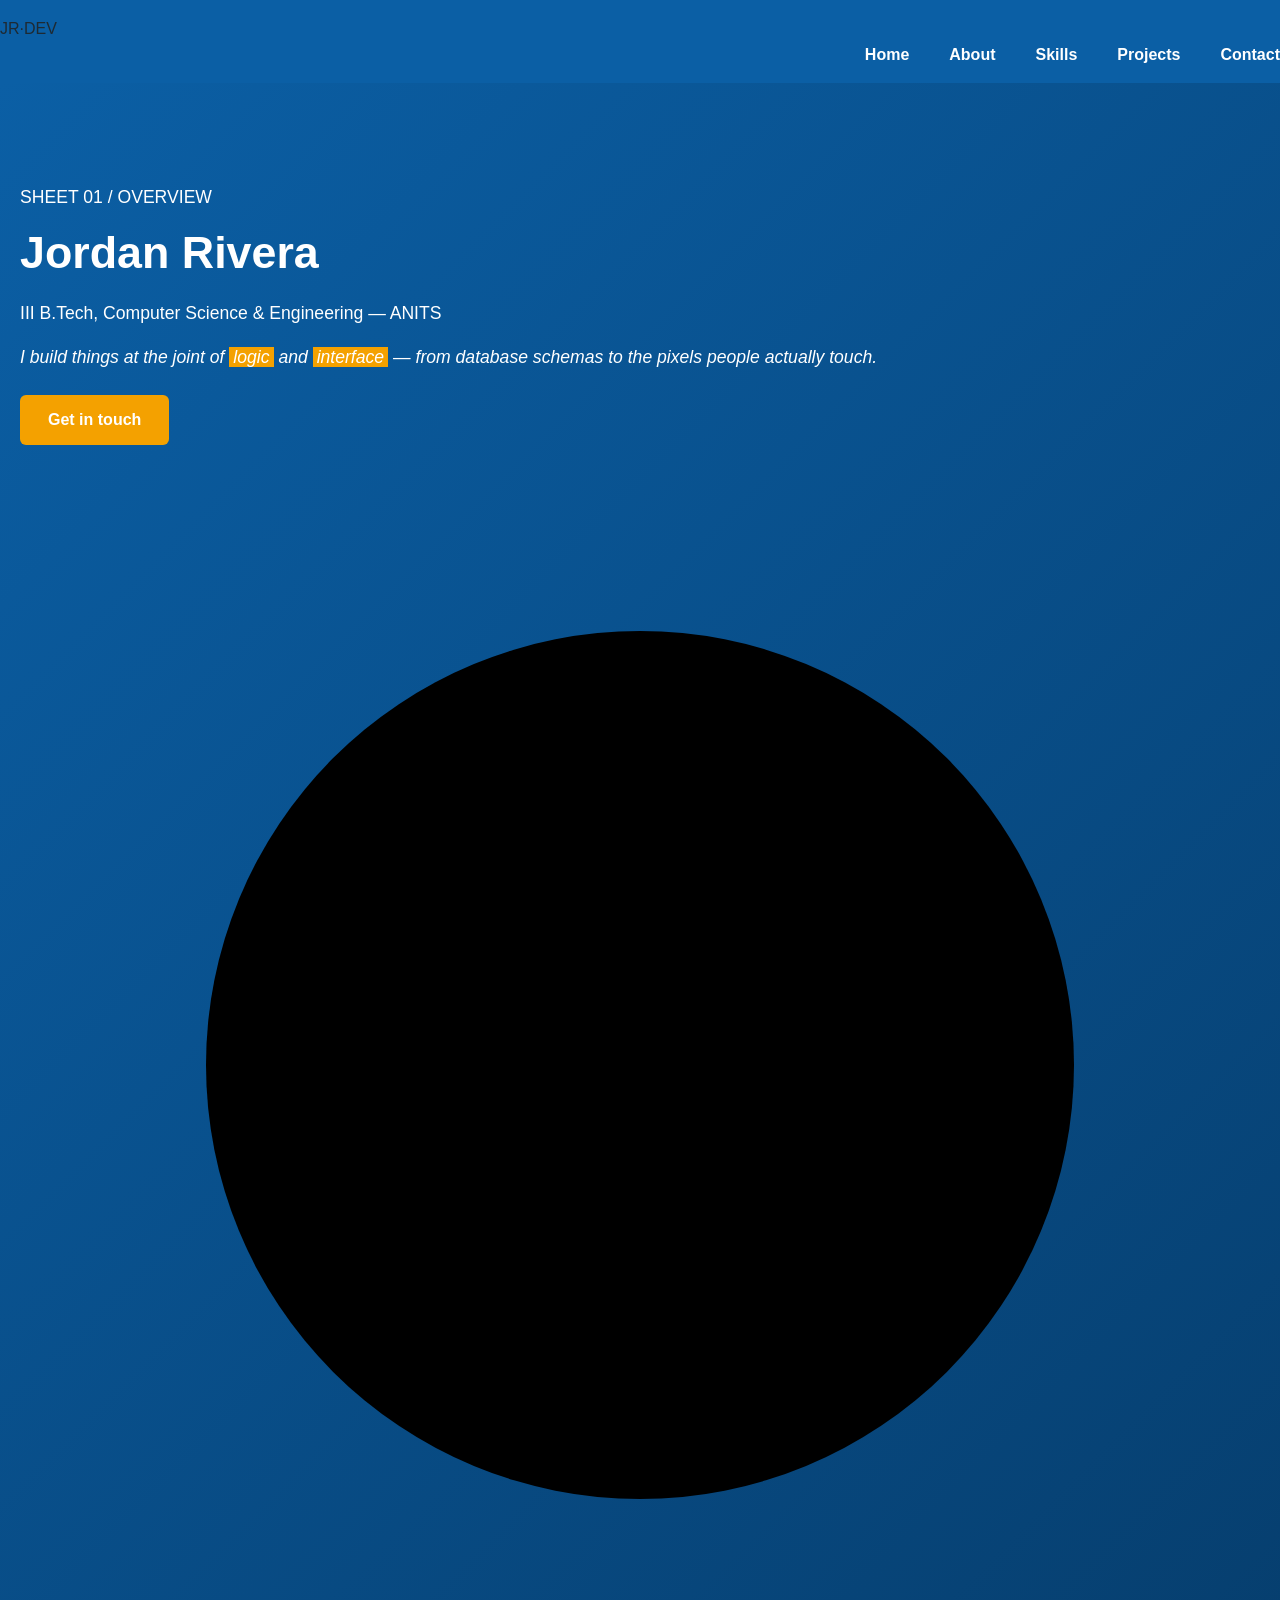
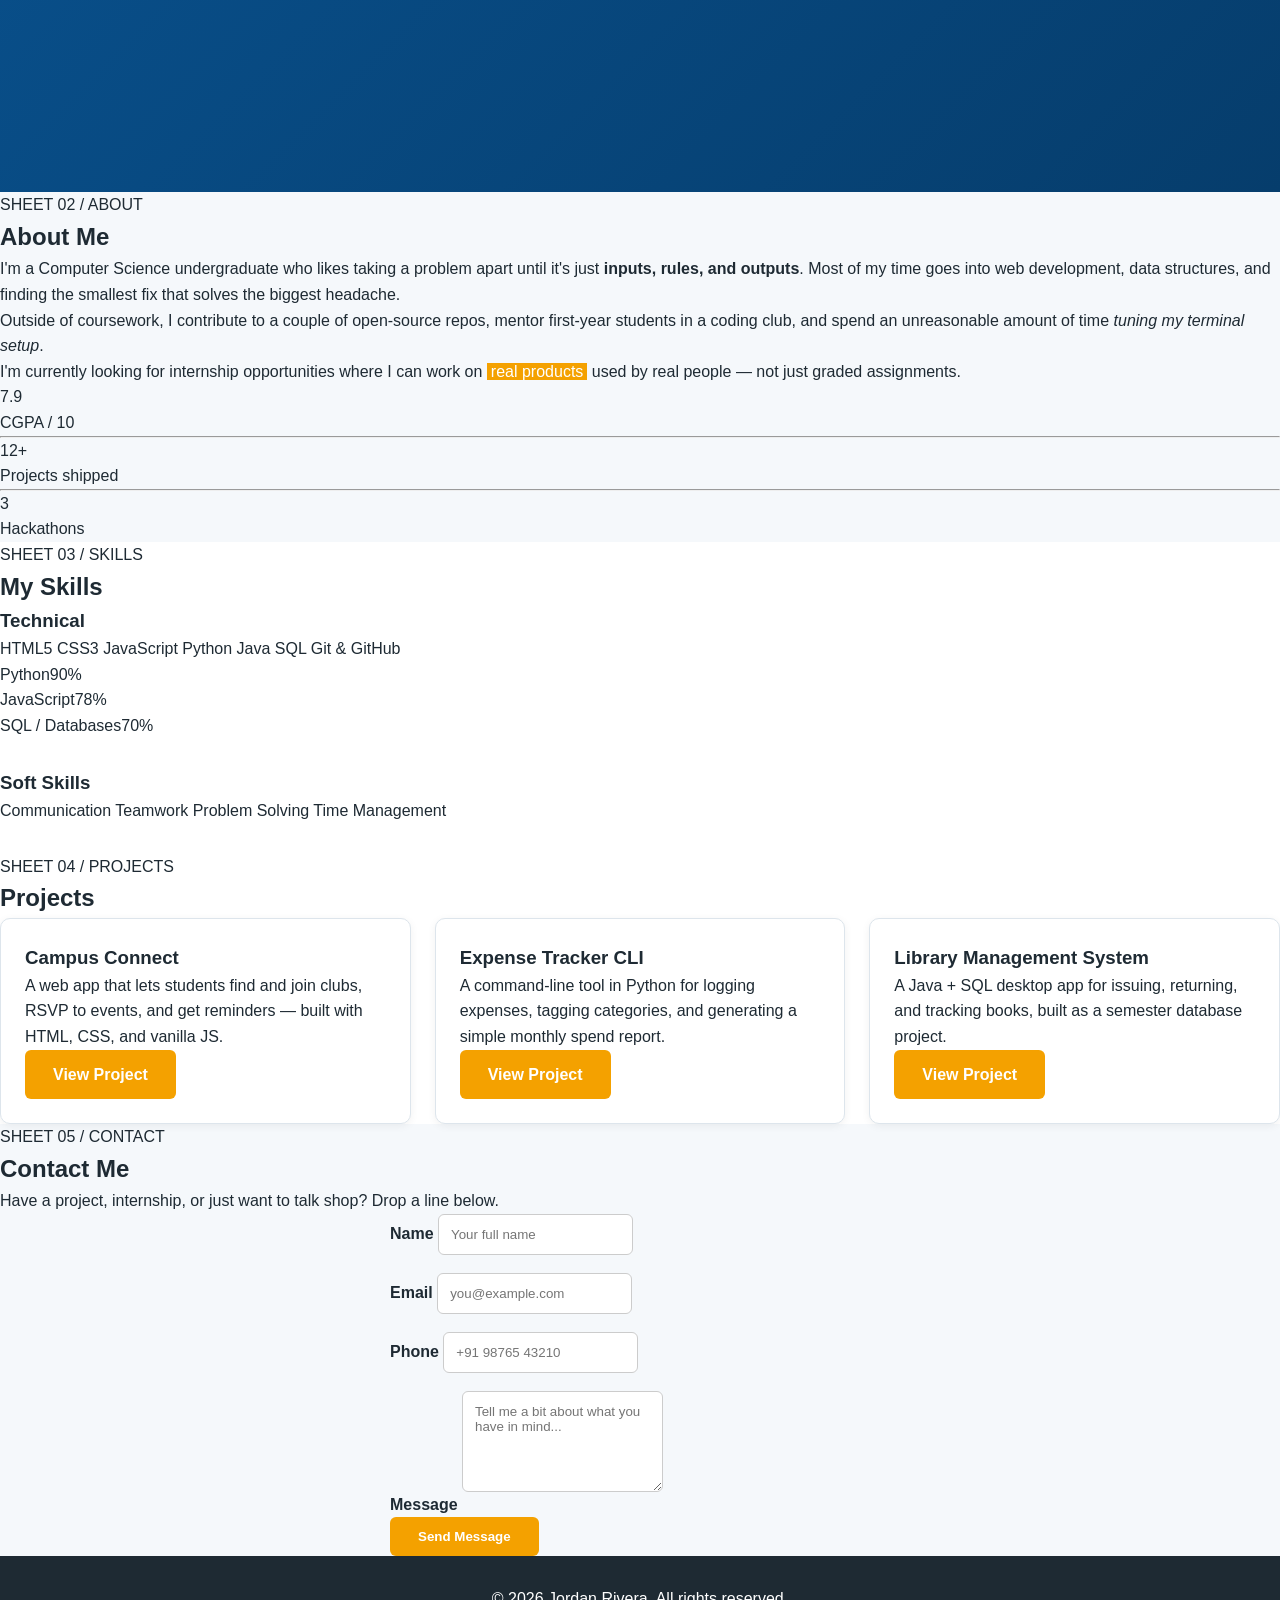
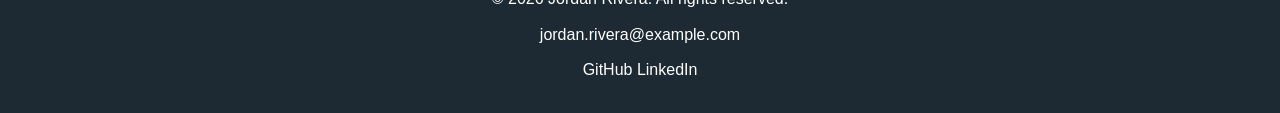
==== index.html @ cf89c9f2 "Add files via upload" ====
<!DOCTYPE html>
<html lang="en">
<head>
<meta charset="UTF-8">
<meta name="viewport" content="width=device-width, initial-scale=1.0">
<title>Jordan Rivera | Portfolio</title>

<link rel="preconnect" href="https://fonts.googleapis.com">
<link rel="preconnect" href="https://fonts.gstatic.com" crossorigin>
<link href="https://fonts.googleapis.com/css2?family=Space+Grotesk:wght@500;700&family=Inter:wght@400;500;600&family=IBM+Plex+Mono:wght@400;500;600&display=swap" rel="stylesheet">

<link rel="stylesheet" href="styles.css">
</head>
<body>

<header>
  <nav>
    <div class="brand">JR<span class="brand-dot">·</span>DEV</div>
    <ul>
      <li><a href="#home">Home</a></li>
      <li><a href="#about">About</a></li>
      <li><a href="#skills">Skills</a></li>
      <li><a href="#projects">Projects</a></li>
      <li><a href="#contact">Contact</a></li>
    </ul>
  </nav>
</header>

<main>

  <!-- HERO -->
  <section id="home" class="sheet hero">
    <div class="sheet-frame">
      <p class="eyebrow">SHEET 01 / OVERVIEW</p>
      <h1>Jordan Rivera</h1>
      <p class="role">III B.Tech, Computer Science &amp; Engineering — ANITS</p>
      <p class="tagline">I build things at the joint of <mark>logic</mark> and <mark>interface</mark> — from database schemas to the pixels people actually touch.</p>
      <a class="btn btn-primary" href="#contact">Get in touch</a>
    </div>
    <div class="blueprint-figure" aria-hidden="true">
      <svg viewBox="0 0 200 200" width="100%" height="100%">
        <circle cx="100" cy="100" r="70" class="fig-circle"/>
        <line x1="100" y1="10" x2="100" y2="190" class="fig-line"/>
        <line x1="10" y1="100" x2="190" y2="100" class="fig-line"/>
        <circle cx="100" cy="100" r="4" class="fig-dot"/>
      </svg>
    </div>
  </section>

  <!-- ABOUT -->
  <section id="about" class="sheet">
    <div class="sheet-frame">
      <p class="eyebrow">SHEET 02 / ABOUT</p>
      <h2>About Me</h2>
      <div class="about-grid">
        <div class="about-text">
          <p>I'm a Computer Science undergraduate who likes taking a problem apart until it's just <strong>inputs, rules, and outputs</strong>. Most of my time goes into web development, data structures, and finding the smallest fix that solves the biggest headache.</p>
          <p>Outside of coursework, I contribute to a couple of open-source repos, mentor first-year students in a coding club, and spend an unreasonable amount of time <em>tuning my terminal setup</em>.</p>
          <p>I'm currently looking for internship opportunities where I can work on <mark>real products</mark> used by real people — not just graded assignments.</p>
        </div>
        <div class="about-stat-card">
          <p class="stat-num">7.9</p>
          <p class="stat-label">CGPA / 10</p>
          <hr>
          <p class="stat-num">12+</p>
          <p class="stat-label">Projects shipped</p>
          <hr>
          <p class="stat-num">3</p>
          <p class="stat-label">Hackathons</p>
        </div>
      </div>
    </div>
  </section>

  <!-- SKILLS -->
  <section id="skills" class="sheet">
    <div class="sheet-frame">
      <p class="eyebrow">SHEET 03 / SKILLS</p>
      <h2>My Skills</h2>

      <article class="skill-group">
        <h3>Technical</h3>
        <div class="badge-row">
          <span class="badge">HTML5</span>
          <span class="badge">CSS3</span>
          <span class="badge">JavaScript</span>
          <span class="badge">Python</span>
          <span class="badge">Java</span>
          <span class="badge">SQL</span>
          <span class="badge">Git &amp; GitHub</span>
        </div>
        <div class="progress-list">
          <div class="progress-item">
            <div class="progress-label"><span>Python</span><span>90%</span></div>
            <div class="progress-track"><div class="progress-fill" style="width:90%"></div></div>
          </div>
          <div class="progress-item">
            <div class="progress-label"><span>JavaScript</span><span>78%</span></div>
            <div class="progress-track"><div class="progress-fill" style="width:78%"></div></div>
          </div>
          <div class="progress-item">
            <div class="progress-label"><span>SQL / Databases</span><span>70%</span></div>
            <div class="progress-track"><div class="progress-fill" style="width:70%"></div></div>
          </div>
        </div>
      </article>

      <article class="skill-group">
        <h3>Soft Skills</h3>
        <div class="badge-row">
          <span class="badge badge-alt">Communication</span>
          <span class="badge badge-alt">Teamwork</span>
          <span class="badge badge-alt">Problem Solving</span>
          <span class="badge badge-alt">Time Management</span>
        </div>
      </article>
    </div>
  </section>

  <!-- PROJECTS -->
  <section id="projects" class="sheet">
    <div class="sheet-frame">
      <p class="eyebrow">SHEET 04 / PROJECTS</p>
      <h2>Projects</h2>
      <div class="card-grid">

        <div class="card">
          <h3>Campus Connect</h3>
          <p>A web app that lets students find and join clubs, RSVP to events, and get reminders — built with HTML, CSS, and vanilla JS.</p>
          <a class="btn btn-outline" href="#">View Project</a>
        </div>

        <div class="card">
          <h3>Expense Tracker CLI</h3>
          <p>A command-line tool in Python for logging expenses, tagging categories, and generating a simple monthly spend report.</p>
          <a class="btn btn-outline" href="#">View Project</a>
        </div>

        <div class="card">
          <h3>Library Management System</h3>
          <p>A Java + SQL desktop app for issuing, returning, and tracking books, built as a semester database project.</p>
          <a class="btn btn-outline" href="#">View Project</a>
        </div>

      </div>
    </div>
  </section>

  <!-- CONTACT -->
  <section id="contact" class="sheet">
    <div class="sheet-frame">
      <p class="eyebrow">SHEET 05 / CONTACT</p>
      <h2>Contact Me</h2>
      <p class="contact-intro">Have a project, internship, or just want to talk shop? Drop a line below.</p>

      <form class="contact-form" action="#" method="post">
        <div class="form-row">
          <label for="name">Name</label>
          <input type="text" id="name" name="name" placeholder="Your full name" required>
        </div>

        <div class="form-row">
          <label for="email">Email</label>
          <input type="email" id="email" name="email" placeholder="you@example.com" required>
        </div>

        <div class="form-row">
          <label for="phone">Phone</label>
          <input type="tel" id="phone" name="phone" placeholder="+91 98765 43210">
        </div>

        <div class="form-row">
          <label for="message">Message</label>
          <textarea id="message" name="message" rows="5" placeholder="Tell me a bit about what you have in mind..." required></textarea>
        </div>

        <button type="submit" class="btn btn-primary">Send Message</button>
      </form>
    </div>
  </section>

</main>

<footer>
  <div class="sheet-frame footer-inner">
    <p>&copy; 2026 Jordan Rivera. All rights reserved.</p>
    <address>
      <a href="mailto:jordan.rivera@example.com">jordan.rivera@example.com</a>
    </address>
    <div class="social-links">
      <a href="https://github.com/" target="_blank" rel="noopener">GitHub</a>
      <a href="https://linkedin.com/" target="_blank" rel="noopener">LinkedIn</a>
    </div>
  </div>
</footer>

</body>
</html>
---- styles.css ----
/* ==========================================================
   1. CSS VARIABLES (our color theme)
   Defining colors once here means we can change the whole
   site's look by editing just these lines.
========================================================== */
:root {
  --primary: #0B5FA5;     /* main blue - used for nav, buttons, headings */
  --accent: #F4A100;      /* orange accent - used for highlights, hover */
  --light-bg: #F5F8FB;    /* light background for sections */
  --dark-text: #1E2A33;   /* main text color */
  --white: #FFFFFF;
}

/* Reset default spacing so our own values are predictable */
* {
  margin: 0;
  padding: 0;
  box-sizing: border-box;
}

body {
  font-family: 'Poppins', sans-serif;
  font-weight: 400;
  color: var(--dark-text);
  line-height: 1.6;
  scroll-behavior: smooth;
}

/* ==========================================================
   2. NAVIGATION BAR
   display:flex lines up the links in a row and
   justify-content spaces them out evenly.
========================================================== */
nav {
  background-color: var(--primary);
  padding: 16px 0;
  position: sticky;
  top: 0;
  z-index: 10;
}

nav ul {
  list-style: none;
  display: flex;
  justify-content: right;
  gap: 40px;
}

nav ul li a {
  color: var(--white);
  text-decoration: none;
  font-weight: 600;
  padding-bottom: 4px;
  border-bottom: 2px solid transparent;
  transition: all 0.3s ease;
}

nav ul li a:hover {
  border-bottom: 2px solid var(--accent);
  color: var(--accent);
}

/* ==========================================================
   3. HERO SECTION
   A simple gradient background is our "creative extra".
========================================================== */
.hero {
  background: linear-gradient(135deg, var(--primary), #063d6c);
  color: var(--white);
  text-align: left;
  padding: 100px 20px;
}

.hero h1 {
  font-size: 2.8rem;
  font-weight: 800;
  margin-bottom: 10px;
}

.hero p {
  font-size: 1.1rem;
  margin-bottom: 6px;
}

.hero .tagline {
  margin-top: 16px;
  margin-bottom: 24px;
  font-style: italic;
}

/* ==========================================================
   4. BUTTONS
   Same button style reused everywhere for consistency.
========================================================== */
.btn {
  display: inline-block;
  background-color: var(--accent);
  color: var(--white);
  text-decoration: none;
  font-weight: 600;
  padding: 12px 28px;
  border: none;
  border-radius: 6px;
  cursor: pointer;
  transition: all 0.3s ease;
}

.btn:hover {
  transform: translateY(-4px);
  box-shadow: 0 8px 16px rgba(0, 0, 0, 0.2);
}

.btn.small {
  padding: 8px 18px;
  font-size: 0.9rem;
}

/* ==========================================================
   5. GENERAL SECTION STYLING
========================================================== */
.section {
  max-width: 900px;
  margin: 0 auto;
  padding: 60px 20px;
}

.section h2 {
  color: var(--primary);
  font-size: 2rem;
  margin-bottom: 20px;
  text-align: center;
}

.section h3 {
  color: var(--primary);
  margin: 20px 0 10px 0;
}

.section p {
  margin-bottom: 14px;
}

mark {
  background-color: var(--accent);
  color: var(--white);
  padding: 0 4px;
}

/* Alternate background so sections are easy to tell apart */
#about, #contact {
  background-color: var(--light-bg);
}

/* ==========================================================
   6. SKILLS SECTION
   display:flex + flex-wrap makes the badges wrap on small
   screens instead of overflowing.
========================================================== */
.skill-group {
  margin-bottom: 30px;
}

.skills-list {
  list-style: none;
  display: flex;
  flex-wrap: wrap;
  gap: 12px;
  margin-bottom: 10px;
}

/* Simple skill progress bar - width % is set with inline style in HTML */
.progress-bar {
  background-color: #dde5ec;
  border-radius: 20px;
  height: 14px;
  width: 100%;
  max-width: 300px;
  margin: 8px 0 16px 0;
  overflow: hidden;
}

.progress-fill {
  background-color: var(--primary);
  height: 100%;
  border-radius: 20px;
}

.skills-list li {
  background-color: var(--primary);
  color: var(--white);
  padding: 8px 18px;
  border-radius: 20px;
  font-size: 0.9rem;
}

.skills-list.soft li {
  background-color: var(--accent);
}

/* ==========================================================
   7. PROJECTS SECTION
   display:grid with auto-fit makes the cards responsive
   without needing a media query for this part.
========================================================== */
.card-grid {
  display: grid;
  grid-template-columns: repeat(auto-fit, minmax(240px, 1fr));
  gap: 24px;
}

.card {
  background-color: var(--white);
  border: 1px solid #dde5ec;
  border-radius: 10px;
  padding: 24px;
  box-shadow: 0 2px 8px rgba(0, 0, 0, 0.06);
  transition: all 0.3s ease;
}

.card:hover {
  transform: translateY(-6px);
  box-shadow: 0 12px 20px rgba(0, 0, 0, 0.12);
}

.card h3 {
  margin-top: 0;
}

/* ==========================================================
   8. CONTACT FORM
========================================================== */
form {
  display: flex;
  flex-direction: column;
  max-width: 500px;
  margin: 0 auto;
}

form label {
  font-weight: 600;
  margin-bottom: 6px;
}

form input,
form textarea {
  padding: 12px;
  margin-bottom: 18px;
  border: 1px solid #ccc;
  border-radius: 6px;
  font-family: 'Poppins', sans-serif;
  transition: all 0.3s ease;
}

/* :focus highlight - creative extra */
form input:focus,
form textarea:focus {
  outline: none;
  border-color: var(--primary);
  box-shadow: 0 0 0 3px rgba(11, 95, 165, 0.2);
}

form button {
  align-self: flex-start;
}

/* ==========================================================
   9. FOOTER
========================================================== */
footer {
  background-color: var(--dark-text);
  color: var(--white);
  text-align: center;
  padding: 30px 20px;
}

footer address {
  font-style: normal;
  margin: 10px 0;
}

footer a {
  color: var(--white);
  text-decoration: none;
}

footer a:hover {
  color: var(--accent);
}

.socials {
  display: flex;
  justify-content: center;
  gap: 20px;
  margin-top: 10px;
}

/* ==========================================================
   10. RESPONSIVE DESIGN
   On small screens, stack the nav links and make cards
   full width instead of side by side.
========================================================== */
@media (max-width: 768px) {
  nav ul {
    flex-direction: column;
    align-items: center;
    gap: 14px;
  }

  .hero h1 {
    font-size: 2rem;
  }

  .card-grid {
    grid-template-columns: 1fr;
  }
}
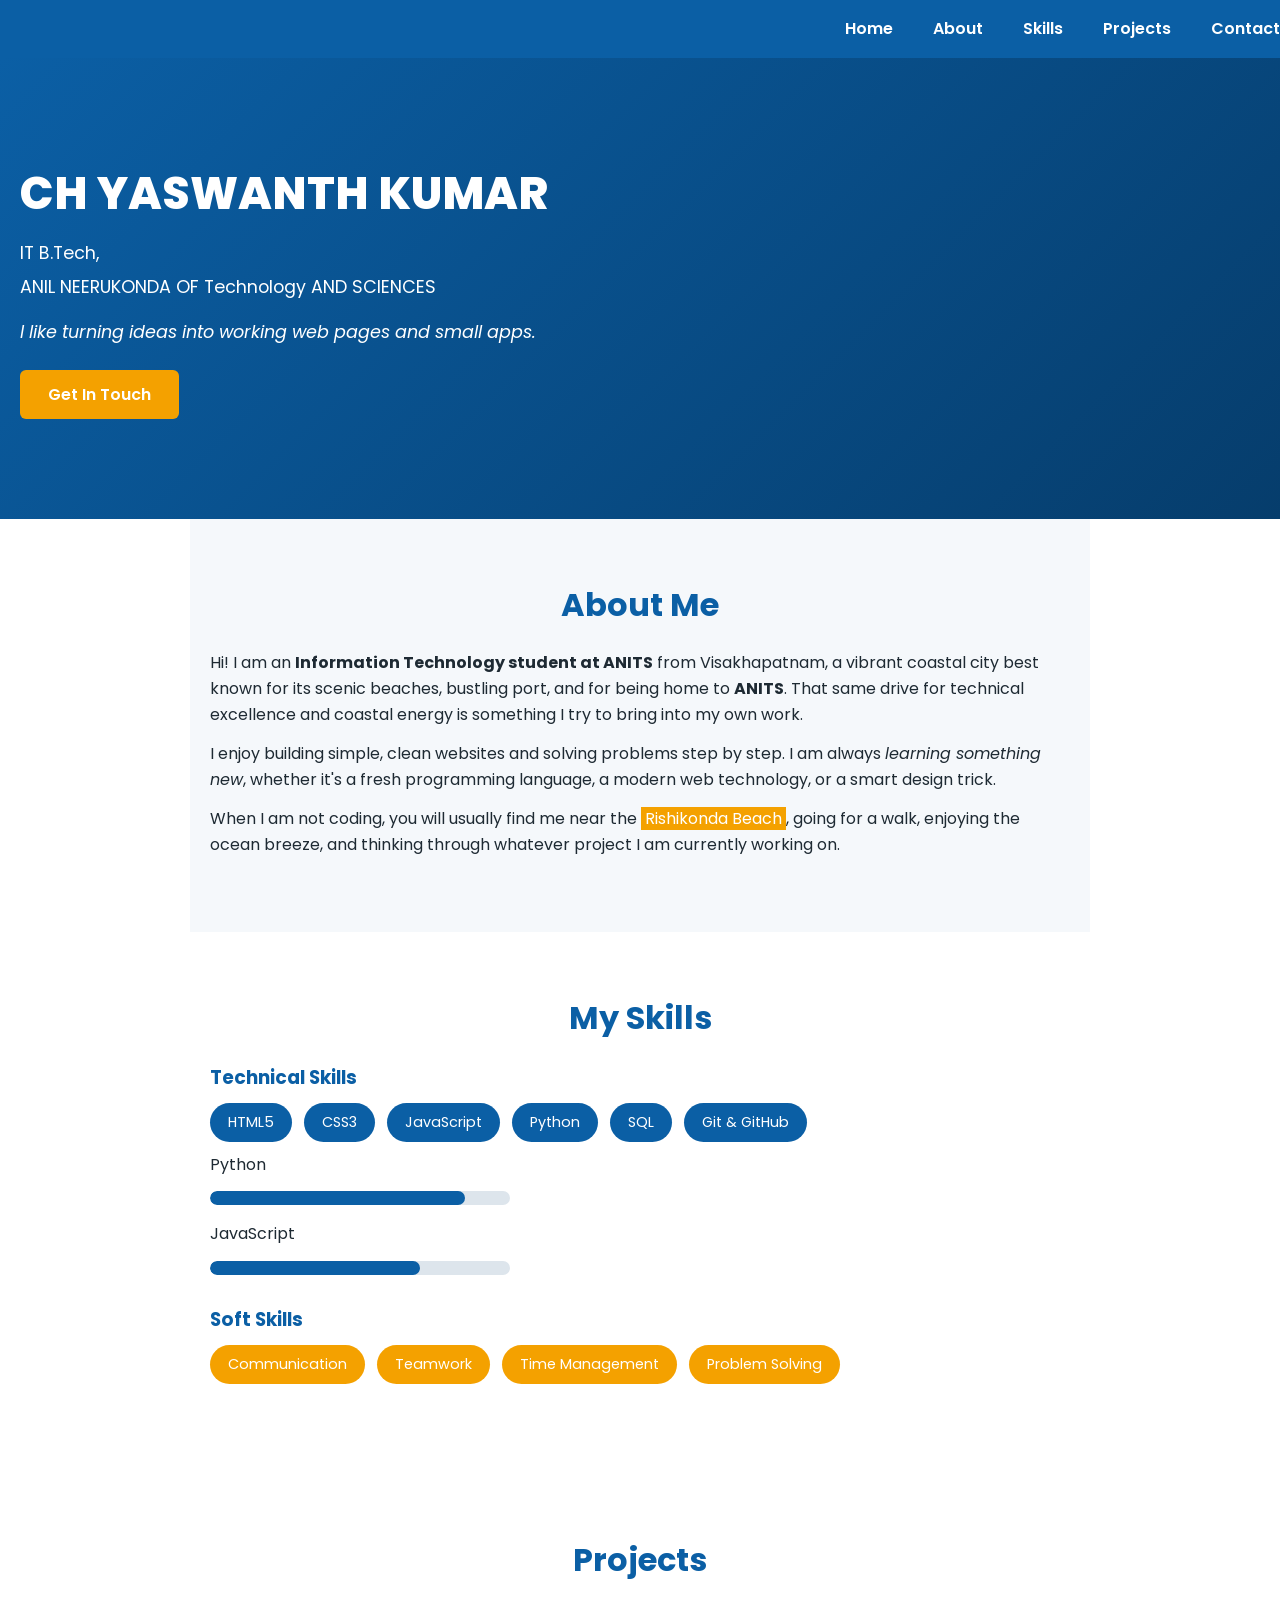
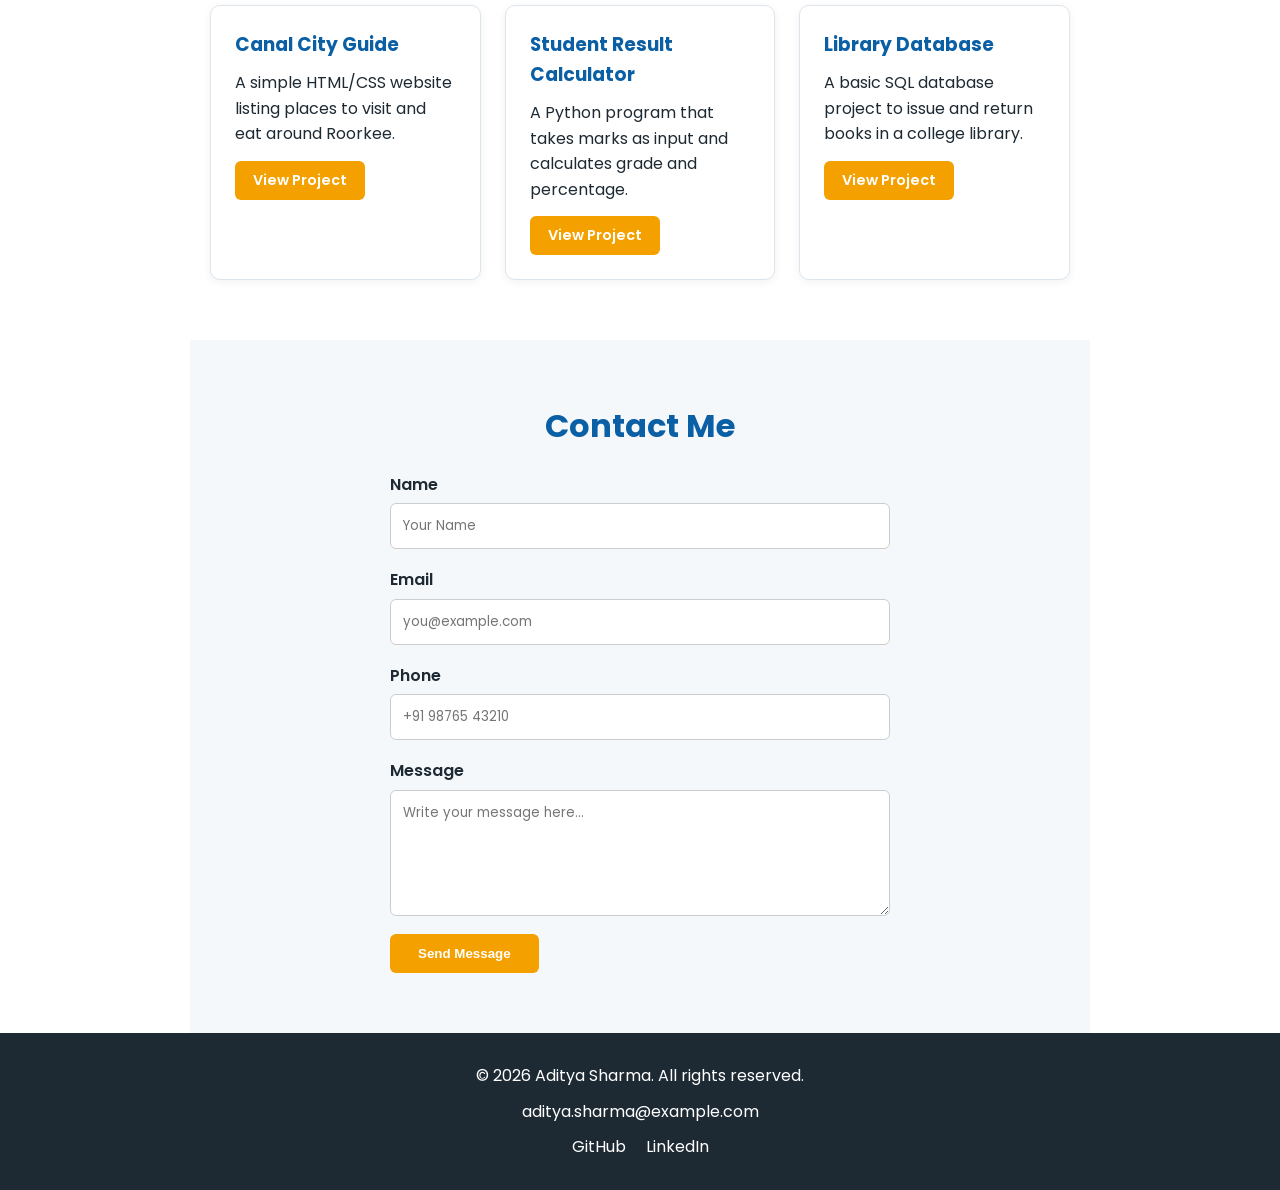
==== commit d2dfeb3d: "Update index.html" ====
--- a/index.html
+++ b/index.html
@@ -1,21 +1,20 @@
-<!DOCTYPE html>
+ <!DOCTYPE html>
 <html lang="en">
 <head>
-<meta charset="UTF-8">
-<meta name="viewport" content="width=device-width, initial-scale=1.0">
-<title>Jordan Rivera | Portfolio</title>
+  <meta charset="UTF-8">
+  <meta name="viewport" content="width=device-width, initial-scale=1.0">
+  <title>YASWANTH KUMAR | Portfolio</title>
 
-<link rel="preconnect" href="https://fonts.googleapis.com">
-<link rel="preconnect" href="https://fonts.gstatic.com" crossorigin>
-<link href="https://fonts.googleapis.com/css2?family=Space+Grotesk:wght@500;700&family=Inter:wght@400;500;600&family=IBM+Plex+Mono:wght@400;500;600&display=swap" rel="stylesheet">
+  <!-- Google Font: Poppins -->
+  <link href="https://fonts.googleapis.com/css2?family=Poppins:wght@400;600;800&display=swap" rel="stylesheet">
 
-<link rel="stylesheet" href="styles.css">
+  <!-- Our own stylesheet -->
+  <link rel="stylesheet" href="styles.css">
 </head>
 <body>
 
-<header>
+  <!-- ============ NAVIGATION BAR ============ -->
   <nav>
-    <div class="brand">JR<span class="brand-dot">·</span>DEV</div>
     <ul>
       <li><a href="#home">Home</a></li>
       <li><a href="#about">About</a></li>
@@ -24,175 +23,118 @@
       <li><a href="#contact">Contact</a></li>
     </ul>
   </nav>
-</header>
 
-<main>
+  <!-- ============ HERO / BANNER SECTION ============ -->
+  <section id="home" class="hero">
+    <h1>CH YASWANTH KUMAR</h1>
+    <p>IT B.Tech, </p>
+    <p> ANIL NEERUKONDA OF Technology AND SCIENCES</p>
+    <p class="tagline">I like turning ideas into working web pages and small apps.</p>
+     
+    <a href="#contact" class="btn">Get In Touch</a>
+  </section>
 
-  <!-- HERO -->
-  <section id="home" class="sheet hero">
-    <div class="sheet-frame">
-      <p class="eyebrow">SHEET 01 / OVERVIEW</p>
-      <h1>Jordan Rivera</h1>
-      <p class="role">III B.Tech, Computer Science &amp; Engineering — ANITS</p>
-      <p class="tagline">I build things at the joint of <mark>logic</mark> and <mark>interface</mark> — from database schemas to the pixels people actually touch.</p>
-      <a class="btn btn-primary" href="#contact">Get in touch</a>
-    </div>
-    <div class="blueprint-figure" aria-hidden="true">
-      <svg viewBox="0 0 200 200" width="100%" height="100%">
-        <circle cx="100" cy="100" r="70" class="fig-circle"/>
-        <line x1="100" y1="10" x2="100" y2="190" class="fig-line"/>
-        <line x1="10" y1="100" x2="190" y2="100" class="fig-line"/>
-        <circle cx="100" cy="100" r="4" class="fig-dot"/>
-      </svg>
+  <!-- ============ ABOUT SECTION ============ -->
+  <section id="about" class="section">
+    <h2>About Me</h2>
+  
+  <p>Hi! I am an <strong>Information Technology student at ANITS</strong> from Visakhapatnam, a vibrant coastal city best known for its scenic beaches, bustling port, and for being home to <strong>ANITS</strong>. That same drive for technical excellence and coastal energy is something I try to bring into my own work.</p>
+  
+  <p>I enjoy building simple, clean websites and solving problems step by step. I am always <em>learning something new</em>, whether it's a fresh programming language, a modern web technology, or a smart design trick.</p>
+  
+  <p>When I am not coding, you will usually find me near the <mark>Rishikonda Beach</mark>, going for a walk, enjoying the ocean breeze, and thinking through whatever project I am currently working on.</p>
+</section>
+
+  <!-- ============ SKILLS SECTION ============ -->
+  <section id="skills" class="section">
+    <h2>My Skills</h2>
+
+    <article class="skill-group">
+      <h3>Technical Skills</h3>
+      <ul class="skills-list">
+        <li>HTML5</li>
+        <li>CSS3</li>
+        <li>JavaScript</li>
+        <li>Python</li>
+        <li>SQL</li>
+        <li>Git &amp; GitHub</li>
+      </ul>
+
+      <p>Python</p>
+      <div class="progress-bar"><div class="progress-fill" style="width: 85%;"></div></div>
+
+      <p>JavaScript</p>
+      <div class="progress-bar"><div class="progress-fill" style="width: 70%;"></div></div>
+    </article>
+
+    <article class="skill-group">
+      <h3>Soft Skills</h3>
+      <ul class="skills-list soft">
+        <li>Communication</li>
+        <li>Teamwork</li>
+        <li>Time Management</li>
+        <li>Problem Solving</li>
+      </ul>
+    </article>
+  </section>
+
+  <!-- ============ PROJECTS SECTION ============ -->
+  <section id="projects" class="section">
+    <h2>Projects</h2>
+    <div class="card-grid">
+
+      <div class="card">
+        <h3>Canal City Guide</h3>
+        <p>A simple HTML/CSS website listing places to visit and eat around Roorkee.</p>
+        <a href="#" class="btn small">View Project</a>
+      </div>
+
+      <div class="card">
+        <h3>Student Result Calculator</h3>
+        <p>A Python program that takes marks as input and calculates grade and percentage.</p>
+        <a href="#" class="btn small">View Project</a>
+      </div>
+
+      <div class="card">
+        <h3>Library Database</h3>
+        <p>A basic SQL database project to issue and return books in a college library.</p>
+        <a href="#" class="btn small">View Project</a>
+      </div>
+
     </div>
   </section>
 
-  <!-- ABOUT -->
-  <section id="about" class="sheet">
-    <div class="sheet-frame">
-      <p class="eyebrow">SHEET 02 / ABOUT</p>
-      <h2>About Me</h2>
-      <div class="about-grid">
-        <div class="about-text">
-          <p>I'm a Computer Science undergraduate who likes taking a problem apart until it's just <strong>inputs, rules, and outputs</strong>. Most of my time goes into web development, data structures, and finding the smallest fix that solves the biggest headache.</p>
-          <p>Outside of coursework, I contribute to a couple of open-source repos, mentor first-year students in a coding club, and spend an unreasonable amount of time <em>tuning my terminal setup</em>.</p>
-          <p>I'm currently looking for internship opportunities where I can work on <mark>real products</mark> used by real people — not just graded assignments.</p>
-        </div>
-        <div class="about-stat-card">
-          <p class="stat-num">7.9</p>
-          <p class="stat-label">CGPA / 10</p>
-          <hr>
-          <p class="stat-num">12+</p>
-          <p class="stat-label">Projects shipped</p>
-          <hr>
-          <p class="stat-num">3</p>
-          <p class="stat-label">Hackathons</p>
-        </div>
-      </div>
-    </div>
+  <!-- ============ CONTACT FORM SECTION ============ -->
+  <section id="contact" class="section">
+    <h2>Contact Me</h2>
+    <form>
+      <label for="name">Name</label>
+      <input type="text" id="name" name="name" placeholder="Your Name" required>
+
+      <label for="email">Email</label>
+      <input type="email" id="email" name="email" placeholder="you@example.com" required>
+
+      <label for="phone">Phone</label>
+      <input type="tel" id="phone" name="phone" placeholder="+91 98765 43210">
+
+      <label for="message">Message</label>
+      <textarea id="message" name="message" rows="5" placeholder="Write your message here..."></textarea>
+
+      <button type="submit" class="btn">Send Message</button>
+    </form>
   </section>
 
-  <!-- SKILLS -->
-  <section id="skills" class="sheet">
-    <div class="sheet-frame">
-      <p class="eyebrow">SHEET 03 / SKILLS</p>
-      <h2>My Skills</h2>
-
-      <article class="skill-group">
-        <h3>Technical</h3>
-        <div class="badge-row">
-          <span class="badge">HTML5</span>
-          <span class="badge">CSS3</span>
-          <span class="badge">JavaScript</span>
-          <span class="badge">Python</span>
-          <span class="badge">Java</span>
-          <span class="badge">SQL</span>
-          <span class="badge">Git &amp; GitHub</span>
-        </div>
-        <div class="progress-list">
-          <div class="progress-item">
-            <div class="progress-label"><span>Python</span><span>90%</span></div>
-            <div class="progress-track"><div class="progress-fill" style="width:90%"></div></div>
-          </div>
-          <div class="progress-item">
-            <div class="progress-label"><span>JavaScript</span><span>78%</span></div>
-            <div class="progress-track"><div class="progress-fill" style="width:78%"></div></div>
-          </div>
-          <div class="progress-item">
-            <div class="progress-label"><span>SQL / Databases</span><span>70%</span></div>
-            <div class="progress-track"><div class="progress-fill" style="width:70%"></div></div>
-          </div>
-        </div>
-      </article>
-
-      <article class="skill-group">
-        <h3>Soft Skills</h3>
-        <div class="badge-row">
-          <span class="badge badge-alt">Communication</span>
-          <span class="badge badge-alt">Teamwork</span>
-          <span class="badge badge-alt">Problem Solving</span>
-          <span class="badge badge-alt">Time Management</span>
-        </div>
-      </article>
+  <!-- ============ FOOTER ============ -->
+  <footer>
+    <p>&copy; 2026 Aditya Sharma. All rights reserved.</p>
+    <address>
+      <a href="mailto:aditya.sharma@example.com">aditya.sharma@example.com</a>
+    </address>
+    <div class="socials">
+      <a href="https://github.com/" target="_blank">GitHub</a>
+      <a href="https://linkedin.com/" target="_blank">LinkedIn</a>
     </div>
-  </section>
-
-  <!-- PROJECTS -->
-  <section id="projects" class="sheet">
-    <div class="sheet-frame">
-      <p class="eyebrow">SHEET 04 / PROJECTS</p>
-      <h2>Projects</h2>
-      <div class="card-grid">
-
-        <div class="card">
-          <h3>Campus Connect</h3>
-          <p>A web app that lets students find and join clubs, RSVP to events, and get reminders — built with HTML, CSS, and vanilla JS.</p>
-          <a class="btn btn-outline" href="#">View Project</a>
-        </div>
-
-        <div class="card">
-          <h3>Expense Tracker CLI</h3>
-          <p>A command-line tool in Python for logging expenses, tagging categories, and generating a simple monthly spend report.</p>
-          <a class="btn btn-outline" href="#">View Project</a>
-        </div>
-
-        <div class="card">
-          <h3>Library Management System</h3>
-          <p>A Java + SQL desktop app for issuing, returning, and tracking books, built as a semester database project.</p>
-          <a class="btn btn-outline" href="#">View Project</a>
-        </div>
-
-      </div>
-    </div>
-  </section>
-
-  <!-- CONTACT -->
-  <section id="contact" class="sheet">
-    <div class="sheet-frame">
-      <p class="eyebrow">SHEET 05 / CONTACT</p>
-      <h2>Contact Me</h2>
-      <p class="contact-intro">Have a project, internship, or just want to talk shop? Drop a line below.</p>
-
-      <form class="contact-form" action="#" method="post">
-        <div class="form-row">
-          <label for="name">Name</label>
-          <input type="text" id="name" name="name" placeholder="Your full name" required>
-        </div>
-
-        <div class="form-row">
-          <label for="email">Email</label>
-          <input type="email" id="email" name="email" placeholder="you@example.com" required>
-        </div>
-
-        <div class="form-row">
-          <label for="phone">Phone</label>
-          <input type="tel" id="phone" name="phone" placeholder="+91 98765 43210">
-        </div>
-
-        <div class="form-row">
-          <label for="message">Message</label>
-          <textarea id="message" name="message" rows="5" placeholder="Tell me a bit about what you have in mind..." required></textarea>
-        </div>
-
-        <button type="submit" class="btn btn-primary">Send Message</button>
-      </form>
-    </div>
-  </section>
-
-</main>
-
-<footer>
-  <div class="sheet-frame footer-inner">
-    <p>&copy; 2026 Jordan Rivera. All rights reserved.</p>
-    <address>
-      <a href="mailto:jordan.rivera@example.com">jordan.rivera@example.com</a>
-    </address>
-    <div class="social-links">
-      <a href="https://github.com/" target="_blank" rel="noopener">GitHub</a>
-      <a href="https://linkedin.com/" target="_blank" rel="noopener">LinkedIn</a>
-    </div>
-  </div>
-</footer>
+  </footer>
 
 </body>
 </html>
